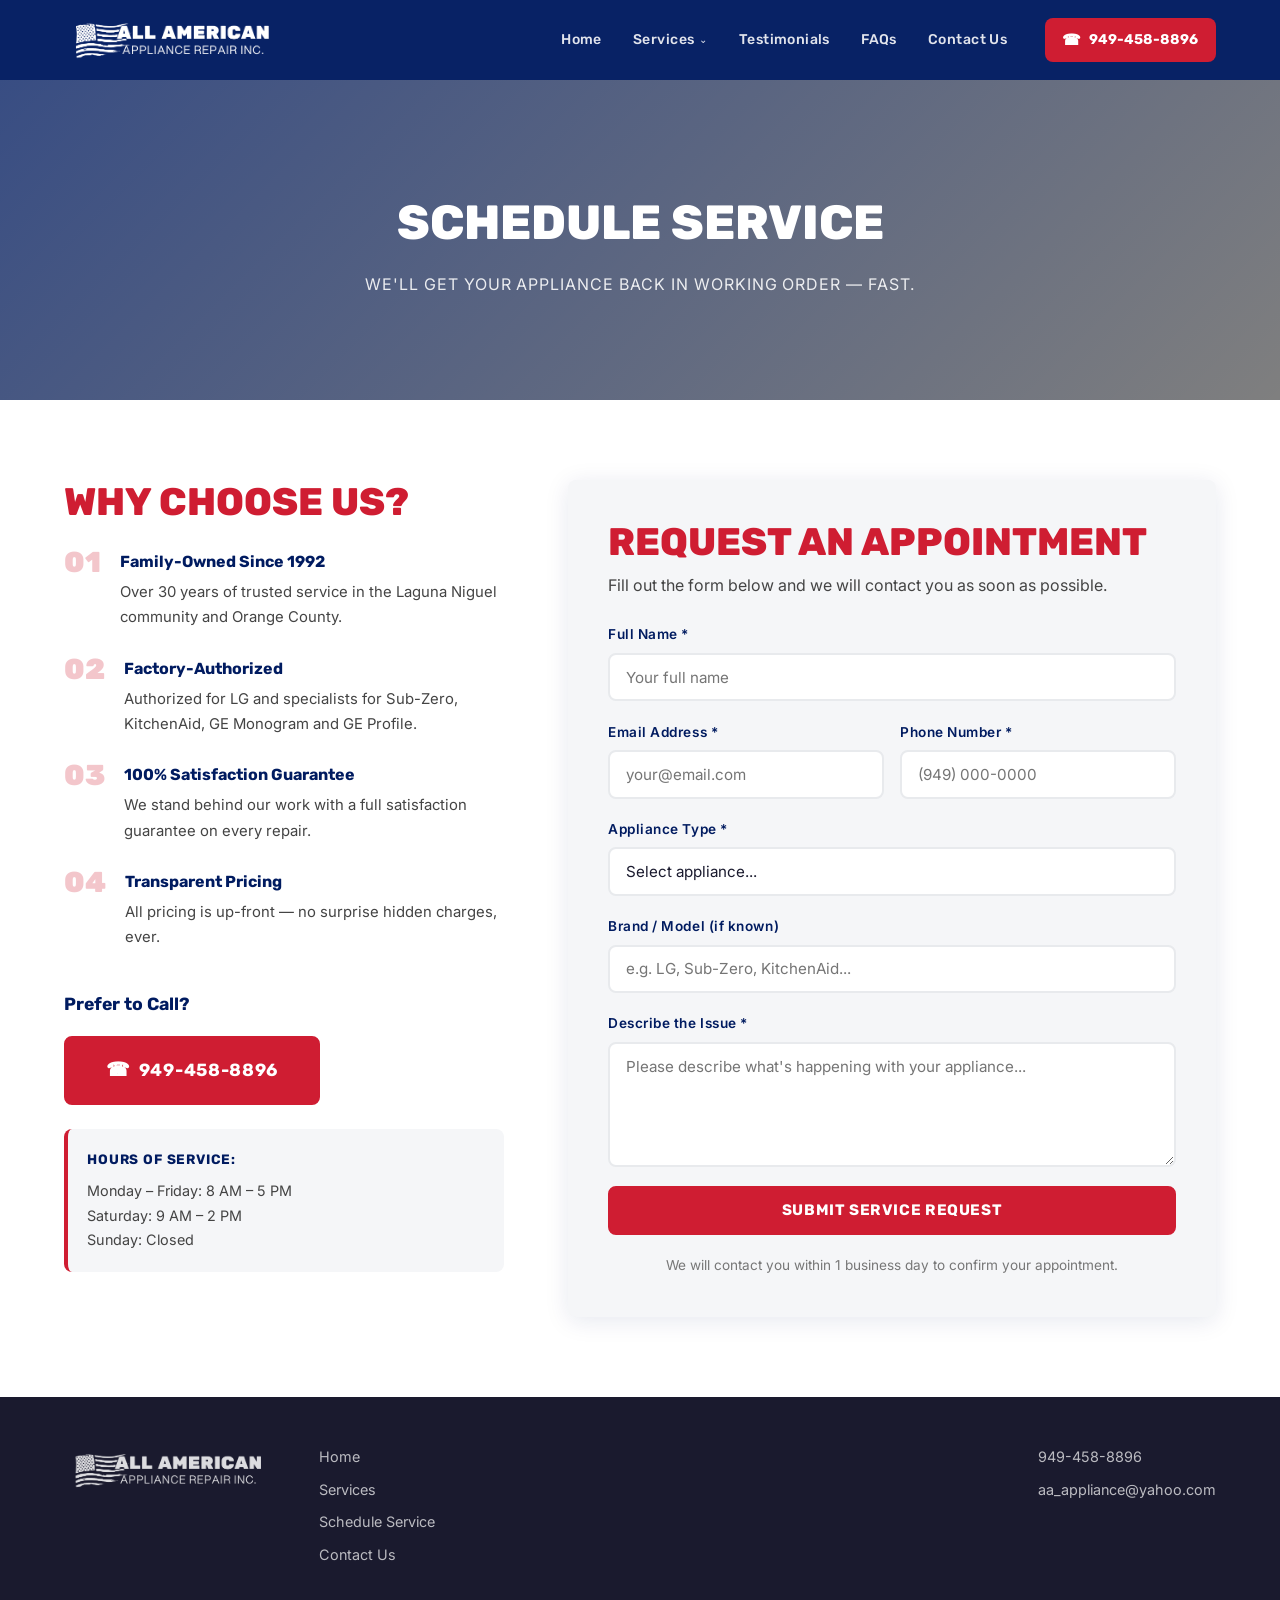
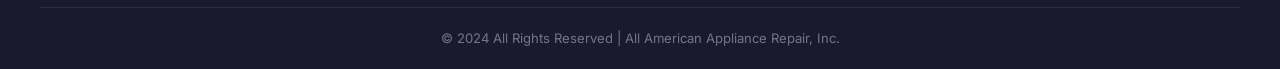
==== schedule-service.html @ 659c96ae "Modification" ====
<!DOCTYPE html>
<html lang="en">
<head>
  <meta charset="UTF-8"/>
  <meta name="viewport" content="width=device-width, initial-scale=1.0, maximum-scale=5"/>
  <meta name="description" content="Schedule an appliance repair service with All American Appliance Repair, Inc. in Laguna Niguel, CA. Call 949-458-8896 or fill out our form today."/>
  <title>Schedule Service | All American Appliance Repair | Laguna Niguel, CA</title>
  <link rel="preconnect" href="https://fonts.googleapis.com"/>
  <link rel="preconnect" href="https://fonts.gstatic.com" crossorigin/>
  <link href="https://fonts.googleapis.com/css2?family=Rubik:wght@400;500;700;800;900&family=Inter:wght@300;400;500;600&display=swap" rel="stylesheet"/>
  <link rel="stylesheet" href="css/style.css"/>
</head>
<body>

<!-- ===== HEADER ===== -->
<header class="site-header" id="site-header">
  <div class="header-inner">
    <a href="index.html" class="logo-link">
      <img src="images/2-31750109-6b57311a-61f95339-1920w.png" alt="All American Appliance Repair Logo" class="logo-img"/>
    </a>
    <nav class="main-nav" id="main-nav" aria-label="Main navigation">
      <ul class="nav-list">
        <li><a href="index.html" class="nav-link">Home</a></li>
        <li class="has-dropdown">
          <a href="services.html" class="nav-link">Services <span class="arrow">&#8964;</span></a>
          <ul class="dropdown">
            <li><a href="services.html#refrigerator">Refrigerator Repairs</a></li>
            <li><a href="services.html#washer">Washer Repairs</a></li>
            <li><a href="services.html#dryer">Dryer Repairs</a></li>
            <li><a href="services.html#dishwasher">Dishwasher Repairs</a></li>
          </ul>
        </li>
        <li><a href="index.html#testimonials" class="nav-link">Testimonials</a></li>
        <li><a href="index.html#faqs" class="nav-link">FAQs</a></li>
        <li><a href="index.html#contact" class="nav-link">Contact Us</a></li>
      </ul>
    </nav>
    <a href="tel:949-458-8896" class="header-phone">
      <span class="phone-icon">&#9742;</span>
      <span>949-458-8896</span>
    </a>
    <button class="mobile-toggle" id="mobile-toggle" aria-label="Open menu" aria-expanded="false">
      <span></span><span></span><span></span>
    </button>
  </div>
</header>

<!-- ===== PAGE HERO ===== -->
<section class="page-hero" style="background-image: url('images/dane-deaner-wkC8EX8y9Mc-unsplash-a669dc13-1920w.jpg');">
  <div class="page-hero-overlay"></div>
  <div class="page-hero-content">
    <h1>Schedule Service</h1>
    <p>We'll get your appliance back in working order — fast.</p>
  </div>
</section>

<!-- ===== SCHEDULE SECTION ===== -->
<section class="schedule-section">
  <div class="container schedule-grid">
    <div class="schedule-info">
      <h2 class="section-title red">Why Choose Us?</h2>
      <div class="schedule-reasons">
        <div class="reason-item">
          <span class="reason-num">01</span>
          <div>
            <h4>Family-Owned Since 1992</h4>
            <p>Over 30 years of trusted service in the Laguna Niguel community and Orange County.</p>
          </div>
        </div>
        <div class="reason-item">
          <span class="reason-num">02</span>
          <div>
            <h4>Factory-Authorized</h4>
            <p>Authorized for LG and specialists for Sub-Zero, KitchenAid, GE Monogram and GE Profile.</p>
          </div>
        </div>
        <div class="reason-item">
          <span class="reason-num">03</span>
          <div>
            <h4>100% Satisfaction Guarantee</h4>
            <p>We stand behind our work with a full satisfaction guarantee on every repair.</p>
          </div>
        </div>
        <div class="reason-item">
          <span class="reason-num">04</span>
          <div>
            <h4>Transparent Pricing</h4>
            <p>All pricing is up-front — no surprise hidden charges, ever.</p>
          </div>
        </div>
      </div>
      <div class="schedule-contact-details">
        <h3>Prefer to Call?</h3>
        <a href="tel:949-458-8896" class="btn btn-red btn-large">
          <span class="phone-icon">&#9742;</span> 949-458-8896
        </a>
        <div class="hours-block">
          <strong>Hours of Service:</strong>
          <p>Monday – Friday: 8 AM – 5 PM</p>
          <p>Saturday: 9 AM – 2 PM</p>
          <p>Sunday: Closed</p>
        </div>
      </div>
    </div>

    <div class="schedule-form-wrap">
      <h2 class="section-title red">Request an Appointment</h2>
      <p>Fill out the form below and we will contact you as soon as possible.</p>
      <form class="contact-form" id="schedule-form" action="https://formspree.io/f/aa_appliance@yahoo.com" method="POST">
        <input type="hidden" name="_subject" value="New Service Request - All American Appliance Repair"/>
        <div class="form-group">
          <label for="name">Full Name *</label>
          <input type="text" id="name" name="name" placeholder="Your full name" required/>
        </div>
        <div class="form-row">
          <div class="form-group">
            <label for="email">Email Address *</label>
            <input type="email" id="email" name="email" placeholder="your@email.com" required/>
          </div>
          <div class="form-group">
            <label for="phone">Phone Number *</label>
            <input type="tel" id="phone" name="phone" placeholder="(949) 000-0000" required/>
          </div>
        </div>
        <div class="form-group">
          <label for="appliance">Appliance Type *</label>
          <select id="appliance" name="appliance" required>
            <option value="" disabled selected>Select appliance...</option>
            <option value="Refrigerator">Refrigerator</option>
            <option value="Washer">Washer</option>
            <option value="Dryer">Dryer</option>
            <option value="Dishwasher">Dishwasher</option>
            <option value="Other">Other</option>
          </select>
        </div>
        <div class="form-group">
          <label for="brand">Brand / Model (if known)</label>
          <input type="text" id="brand" name="brand" placeholder="e.g. LG, Sub-Zero, KitchenAid..."/>
        </div>
        <div class="form-group">
          <label for="issue">Describe the Issue *</label>
          <textarea id="issue" name="issue" rows="5" placeholder="Please describe what's happening with your appliance..." required></textarea>
        </div>
        <button type="submit" class="btn btn-red full-width">Submit Service Request</button>
        <p class="form-note">We will contact you within 1 business day to confirm your appointment.</p>
      </form>
    </div>
  </div>
</section>

<!-- ===== FOOTER ===== -->
<footer class="site-footer">
  <div class="container footer-inner">
    <div class="footer-logo">
      <img src="images/2-31750109-6b57311a-61f95339-1920w.png" alt="All American Appliance Repair Logo"/>
    </div>
    <div class="footer-links">
      <a href="index.html">Home</a>
      <a href="services.html">Services</a>
      <a href="schedule-service.html">Schedule Service</a>
      <a href="index.html#contact">Contact Us</a>
    </div>
    <div class="footer-contact">
      <a href="tel:949-458-8896">949-458-8896</a>
      <a href="mailto:aa_appliance@yahoo.com">aa_appliance@yahoo.com</a>
    </div>
  </div>
  <div class="footer-bottom">
    <p>&copy; 2024 All Rights Reserved | All American Appliance Repair, Inc.</p>
  </div>
</footer>

<script src="js/main.js"></script>
</body>
</html>
---- css/style.css ----
/* ================================================
   ALL AMERICAN APPLIANCE REPAIR — MAIN STYLESHEET
   Colors: Navy #001B60, Red #CF1D32, White #FFFFFF
   Fonts: Rubik (headings), Inter (body)
   ================================================ */

/* ===== RESET & VARIABLES ===== */
*, *::before, *::after { box-sizing: border-box; margin: 0; padding: 0; }

:root {
  --navy: #001B60;
  --red: #CF1D32;
  --white: #FFFFFF;
  --light-gray: #f5f6f8;
  --mid-gray: #e8eaed;
  --text-dark: #1a1a2e;
  --text-mid: #444;
  --text-light: #777;
  --shadow: 0 4px 24px rgba(0,27,96,0.10);
  --shadow-lg: 0 8px 40px rgba(0,27,96,0.16);
  --radius: 8px;
  --transition: 0.25s ease;
  --max-width: 1200px;
  --header-height: 80px;
}

html { scroll-behavior: smooth; }

body {
  font-family: 'Inter', sans-serif;
  font-size: 16px;
  line-height: 1.7;
  color: var(--text-dark);
  background: var(--white);
  overflow-x: hidden;
}

img { max-width: 100%; height: auto; display: block; }
a { text-decoration: none; color: inherit; }
ul { list-style: none; }

/* ===== UTILITY ===== */
.container {
  max-width: var(--max-width);
  margin: 0 auto;
  padding: 0 24px;
}
.text-center { text-align: center; }
.section-eyebrow {
  font-family: 'Inter', sans-serif;
  font-size: 0.8rem;
  font-weight: 600;
  letter-spacing: 0.12em;
  color: var(--navy);
  text-transform: uppercase;
  margin-bottom: 0.4rem;
}
.section-title {
  font-family: 'Rubik', sans-serif;
  font-size: clamp(1.6rem, 3vw, 2.4rem);
  font-weight: 800;
  line-height: 1.15;
  margin-bottom: 1.2rem;
  text-transform: uppercase;
}
.section-title.red { color: var(--red); }
.section-title.white { color: var(--white); }
.section-intro {
  max-width: 720px;
  color: var(--text-mid);
  margin: 0 auto 2.5rem;
  font-size: 1.05rem;
}
.section-intro.light { color: rgba(255,255,255,0.85); }

/* ===== BUTTONS ===== */
.btn {
  display: inline-flex;
  align-items: center;
  gap: 0.5rem;
  padding: 0.85rem 2rem;
  border-radius: var(--radius);
  font-family: 'Rubik', sans-serif;
  font-size: 0.95rem;
  font-weight: 700;
  letter-spacing: 0.04em;
  text-transform: uppercase;
  cursor: pointer;
  border: 2px solid transparent;
  transition: all var(--transition);
}
.btn-primary {
  background: var(--red);
  color: var(--white);
  border-color: var(--red);
  font-size: 1.1rem;
  padding: 1rem 2.5rem;
}
.btn-primary:hover { background: #a8151f; border-color: #a8151f; transform: translateY(-2px); box-shadow: 0 6px 20px rgba(207,29,50,0.4); }
.btn-red {
  background: var(--red);
  color: var(--white);
  border-color: var(--red);
}
.btn-red:hover { background: #a8151f; border-color: #a8151f; transform: translateY(-2px); box-shadow: 0 6px 20px rgba(207,29,50,0.35); }
.btn-white {
  background: var(--white);
  color: var(--navy);
  border-color: var(--white);
  font-size: 1.1rem;
  padding: 1rem 2.5rem;
}
.btn-white:hover { background: transparent; color: var(--white); transform: translateY(-2px); }
.btn-outline-white {
  background: transparent;
  color: var(--white);
  border-color: var(--white);
}
.btn-outline-white:hover { background: var(--white); color: var(--navy); }
.btn-large { font-size: 1.1rem; padding: 1rem 2.5rem; }
.btn.full-width { width: 100%; justify-content: center; }
.phone-icon { font-size: 1.1em; }

/* ===== HEADER ===== */
.site-header {
  position: fixed;
  top: 0; left: 0; right: 0;
  z-index: 1000;
  background: rgba(0, 27, 96, 0.97);
  backdrop-filter: blur(10px);
  height: var(--header-height);
  transition: box-shadow var(--transition);
}
.site-header.scrolled { box-shadow: 0 2px 20px rgba(0,0,0,0.25); }
.header-inner {
  display: flex;
  align-items: center;
  gap: 1.5rem;
  height: 100%;
  max-width: var(--max-width);
  margin: 0 auto;
  padding: 0 24px;
}
.logo-link { flex-shrink: 0; }
.logo-img { height: 52px; width: auto; }
.main-nav { margin-left: auto; }
.nav-list { display: flex; align-items: center; gap: 0.25rem; }
.nav-list li { position: relative; }
.nav-link {
  display: flex;
  align-items: center;
  gap: 0.3rem;
  padding: 0.5rem 0.85rem;
  color: rgba(255,255,255,0.88);
  font-family: 'Rubik', sans-serif;
  font-size: 0.88rem;
  font-weight: 500;
  letter-spacing: 0.03em;
  border-radius: 4px;
  transition: all var(--transition);
}
.nav-link:hover,
.nav-link.active {
  color: var(--white);
  background: rgba(255,255,255,0.1);
}
.nav-link.active { background: var(--red); }
.arrow { font-size: 0.7em; }

/* Dropdown */
.has-dropdown { position: relative; }
.dropdown {
  position: absolute;
  top: calc(100% + 8px);
  left: 0;
  min-width: 200px;
  background: var(--white);
  border-radius: var(--radius);
  box-shadow: var(--shadow-lg);
  opacity: 0;
  pointer-events: none;
  transform: translateY(-8px);
  transition: all var(--transition);
  border-top: 3px solid var(--red);
}
.has-dropdown:hover .dropdown {
  opacity: 1;
  pointer-events: all;
  transform: translateY(0);
}
.dropdown li a {
  display: block;
  padding: 0.7rem 1.2rem;
  color: var(--text-dark);
  font-size: 0.88rem;
  font-weight: 500;
  transition: all var(--transition);
  border-bottom: 1px solid var(--mid-gray);
}
.dropdown li:last-child a { border-bottom: none; }
.dropdown li a:hover { background: var(--light-gray); color: var(--red); padding-left: 1.5rem; }

/* Header phone */
.header-phone {
  display: flex;
  align-items: center;
  gap: 0.5rem;
  background: var(--red);
  color: var(--white);
  padding: 0.55rem 1.1rem;
  border-radius: var(--radius);
  font-family: 'Rubik', sans-serif;
  font-weight: 700;
  font-size: 0.88rem;
  white-space: nowrap;
  transition: all var(--transition);
  flex-shrink: 0;
}
.header-phone:hover { background: #a8151f; transform: translateY(-1px); }

/* Mobile toggle */
.mobile-toggle {
  display: none;
  flex-direction: column;
  gap: 5px;
  background: none;
  border: none;
  cursor: pointer;
  padding: 6px;
  margin-left: auto;
}
.mobile-toggle span {
  display: block;
  width: 24px;
  height: 2px;
  background: var(--white);
  border-radius: 2px;
  transition: all var(--transition);
}

/* ===== HERO ===== */
.hero {
  position: relative;
  height: 100vh;
  min-height: 600px;
  max-height: 900px;
  display: flex;
  align-items: center;
  justify-content: center;
  overflow: hidden;
  margin-top: var(--header-height);
}
.hero-video-wrap {
  position: absolute;
  inset: 0;
}
.hero-video {
  width: 100%;
  height: 100%;
  object-fit: cover;
  object-position: center;
}
.hero-overlay {
  position: absolute;
  inset: 0;
  background: linear-gradient(135deg, rgba(0,27,96,0.72) 0%, rgba(0,0,0,0.45) 100%);
}
.hero-content {
  position: relative;
  z-index: 2;
  text-align: center;
  color: var(--white);
  padding: 0 24px;
  max-width: 850px;
  animation: fadeInUp 1s ease both;
}
.hero-title {
  font-family: 'Rubik', sans-serif;
  font-size: clamp(2rem, 5vw, 3.8rem);
  font-weight: 800;
  text-transform: uppercase;
  line-height: 1.1;
  margin-bottom: 1rem;
  text-shadow: 0 2px 12px rgba(0,0,0,0.4);
}
.hero-subtitle {
  font-size: clamp(0.9rem, 2vw, 1.15rem);
  font-weight: 500;
  letter-spacing: 0.1em;
  text-transform: uppercase;
  margin-bottom: 2rem;
  opacity: 0.92;
  text-shadow: 0 1px 6px rgba(0,0,0,0.35);
}

/* ===== PAGE HERO ===== */
.page-hero {
  position: relative;
  height: 320px;
  display: flex;
  align-items: center;
  justify-content: center;
  background-size: cover;
  background-position: center;
  margin-top: var(--header-height);
}
.page-hero-overlay {
  position: absolute;
  inset: 0;
  background: linear-gradient(135deg, rgba(0,27,96,0.78) 0%, rgba(0,0,0,0.5) 100%);
}
.page-hero-content {
  position: relative;
  z-index: 2;
  text-align: center;
  color: var(--white);
  padding: 0 24px;
}
.page-hero-content h1 {
  font-family: 'Rubik', sans-serif;
  font-size: clamp(2rem, 5vw, 3rem);
  font-weight: 800;
  text-transform: uppercase;
  margin-bottom: 0.5rem;
}
.page-hero-content p {
  font-size: 1rem;
  opacity: 0.88;
  letter-spacing: 0.06em;
  text-transform: uppercase;
}

/* ===== INTRO SECTION ===== */
.intro-section {
  padding: 5rem 0;
  background: var(--white);
}
.intro-grid {
  display: grid;
  grid-template-columns: 1fr 1fr;
  gap: 4rem;
  align-items: center;
}
.intro-text p { color: var(--text-mid); margin-bottom: 1.5rem; }
.video-embed {
  position: relative;
  padding-bottom: 56.25%;
  border-radius: var(--radius);
  overflow: hidden;
  margin-bottom: 1.5rem;
  box-shadow: var(--shadow-lg);
}
.video-embed iframe {
  position: absolute;
  inset: 0;
  width: 100%;
  height: 100%;
}
.brands-img { border-radius: var(--radius); }

/* ===== ABOUT STRIP ===== */
.about-strip {
  padding: 5rem 0;
  background: var(--light-gray);
}
.about-strip-grid {
  display: grid;
  grid-template-columns: 1fr 1fr;
  gap: 4rem;
  align-items: center;
}
.about-strip-image img {
  border-radius: var(--radius);
  box-shadow: var(--shadow-lg);
  width: 100%;
  height: 480px;
  object-fit: cover;
}
.about-strip-text p { color: var(--text-mid); margin-bottom: 1.5rem; }

/* ===== SERVICES SECTION ===== */
.services-section {
  padding: 5rem 0;
  background: var(--white);
}
.services-grid {
  display: grid;
  grid-template-columns: repeat(4, 1fr);
  gap: 1.5rem;
  margin-top: 2rem;
}
.service-card {
  display: block;
  border-radius: var(--radius);
  overflow: hidden;
  box-shadow: var(--shadow);
  transition: transform var(--transition), box-shadow var(--transition);
  background: var(--white);
}
.service-card:hover { transform: translateY(-6px); box-shadow: var(--shadow-lg); }
.service-card-img {
  position: relative;
  overflow: hidden;
  aspect-ratio: 1;
}
.service-card-img img {
  width: 100%;
  height: 100%;
  object-fit: cover;
  transition: transform 0.4s ease;
}
.service-card:hover .service-card-img img { transform: scale(1.06); }
.service-card-overlay {
  position: absolute;
  inset: 0;
  background: rgba(207,29,50,0.82);
  display: flex;
  align-items: center;
  justify-content: center;
  opacity: 0;
  transition: opacity var(--transition);
}
.service-card:hover .service-card-overlay { opacity: 1; }
.service-card-overlay span {
  color: var(--white);
  font-family: 'Rubik', sans-serif;
  font-weight: 700;
  font-size: 0.9rem;
  letter-spacing: 0.06em;
  text-transform: uppercase;
}
.service-card h3 {
  padding: 1rem;
  font-family: 'Rubik', sans-serif;
  font-size: 1rem;
  font-weight: 700;
  color: var(--navy);
  text-align: center;
  text-transform: uppercase;
  letter-spacing: 0.04em;
}

/* ===== CALL BANNER ===== */
.call-banner {
  background: var(--navy);
  padding: 3.5rem 0;
}
.call-banner-inner {
  display: flex;
  align-items: center;
  justify-content: space-between;
  gap: 2rem;
  flex-wrap: wrap;
}
.call-banner-text h2 {
  font-family: 'Rubik', sans-serif;
  font-size: clamp(1.4rem, 3vw, 2rem);
  font-weight: 800;
  color: var(--white);
  text-transform: uppercase;
  margin-bottom: 0.4rem;
}
.call-banner-text p { color: rgba(255,255,255,0.8); }

/* ===== SERVICE DETAIL ===== */
.service-detail { padding: 5rem 0; }
.service-detail.alt-bg { background: var(--light-gray); }
.service-detail-grid {
  display: grid;
  grid-template-columns: 1fr 1fr;
  gap: 4rem;
  align-items: center;
}
.service-detail-grid.reverse { direction: rtl; }
.service-detail-grid.reverse > * { direction: ltr; }
.service-detail-img img {
  width: 100%;
  height: 420px;
  object-fit: cover;
  border-radius: var(--radius);
  box-shadow: var(--shadow-lg);
}
.service-detail-text p { color: var(--text-mid); margin-bottom: 1.5rem; }

/* ===== WHY US STRIP ===== */
.why-us-strip {
  padding: 4rem 0;
  background: var(--navy);
}
.why-us-grid {
  display: grid;
  grid-template-columns: repeat(4, 1fr);
  gap: 2rem;
}
.why-card {
  text-align: center;
  color: var(--white);
  padding: 1.5rem;
  border-radius: var(--radius);
  border: 1px solid rgba(255,255,255,0.1);
  transition: background var(--transition);
}
.why-card:hover { background: rgba(255,255,255,0.07); }
.why-icon {
  font-size: 2.2rem;
  margin-bottom: 0.8rem;
}
.why-card h3 {
  font-family: 'Rubik', sans-serif;
  font-size: 1rem;
  font-weight: 700;
  text-transform: uppercase;
  letter-spacing: 0.05em;
  color: var(--white);
  margin-bottom: 0.5rem;
}
.why-card p { color: rgba(255,255,255,0.75); font-size: 0.9rem; }

/* ===== SERVICE AREAS ===== */
.service-areas {
  padding: 5rem 0;
  background: var(--white);
}
.areas-grid {
  display: grid;
  grid-template-columns: repeat(auto-fill, minmax(160px, 1fr));
  gap: 0.75rem;
  max-width: 900px;
  margin: 0 auto;
}
.areas-grid li {
  background: var(--light-gray);
  border: 1px solid var(--mid-gray);
  border-left: 4px solid var(--red);
  padding: 0.7rem 1rem;
  border-radius: 0 var(--radius) var(--radius) 0;
  font-weight: 600;
  font-size: 0.9rem;
  color: var(--navy);
  transition: all var(--transition);
}
.areas-grid li:hover {
  background: var(--navy);
  color: var(--white);
  border-left-color: var(--red);
  transform: translateX(4px);
}

/* ===== TESTIMONIALS ===== */
.testimonials-section {
  padding: 5rem 0;
  background: var(--navy);
}
.testimonials-grid {
  display: grid;
  grid-template-columns: repeat(2, 1fr);
  gap: 1.5rem;
}
.testimonial-card {
  background: rgba(255,255,255,0.07);
  border: 1px solid rgba(255,255,255,0.12);
  border-radius: var(--radius);
  padding: 2rem;
  position: relative;
  transition: background var(--transition);
}
.testimonial-card:hover { background: rgba(255,255,255,0.11); }
.quote-mark {
  font-size: 4rem;
  line-height: 1;
  color: var(--red);
  font-family: Georgia, serif;
  margin-bottom: 0.5rem;
  opacity: 0.8;
}
.testimonial-card p {
  color: rgba(255,255,255,0.88);
  font-style: italic;
  line-height: 1.7;
  margin-bottom: 1.2rem;
}
.reviewer {
  font-family: 'Rubik', sans-serif;
  font-weight: 700;
  color: var(--white);
  font-size: 0.9rem;
  letter-spacing: 0.05em;
  text-transform: uppercase;
}

/* ===== FAQs ===== */
.faqs-section {
  padding: 5rem 0;
  background: var(--light-gray);
}
.faq-list {
  max-width: 800px;
  margin: 0 auto;
  display: flex;
  flex-direction: column;
  gap: 1rem;
}
.faq-item {
  background: var(--white);
  border-radius: var(--radius);
  border: 1px solid var(--mid-gray);
  overflow: hidden;
  box-shadow: 0 2px 8px rgba(0,27,96,0.05);
}
.faq-item summary {
  padding: 1.3rem 1.5rem;
  font-family: 'Rubik', sans-serif;
  font-weight: 700;
  font-size: 1rem;
  color: var(--navy);
  cursor: pointer;
  list-style: none;
  display: flex;
  justify-content: space-between;
  align-items: center;
  transition: background var(--transition);
}
.faq-item summary::-webkit-details-marker { display: none; }
.faq-item summary::after {
  content: '+';
  font-size: 1.4rem;
  color: var(--red);
  font-weight: 400;
  flex-shrink: 0;
  transition: transform var(--transition);
}
.faq-item[open] summary::after { transform: rotate(45deg); }
.faq-item summary:hover { background: var(--light-gray); }
.faq-answer {
  padding: 0 1.5rem 1.3rem;
  color: var(--text-mid);
  line-height: 1.7;
}
.faq-answer ul {
  list-style: disc;
  padding-left: 1.5rem;
  margin: 0.75rem 0;
}
.faq-answer a { color: var(--red); font-weight: 600; }
.faq-answer a:hover { text-decoration: underline; }

/* ===== CONTACT ===== */
.contact-section {
  padding: 5rem 0;
  background: var(--white);
}
.contact-grid {
  display: grid;
  grid-template-columns: 1fr 1.2fr;
  gap: 4rem;
  align-items: start;
}
.contact-details {
  display: flex;
  flex-direction: column;
  gap: 1.5rem;
  margin: 2rem 0;
}
.contact-item {
  display: flex;
  align-items: flex-start;
  gap: 1rem;
}
.contact-icon {
  font-size: 1.5rem;
  color: var(--red);
  flex-shrink: 0;
  margin-top: 2px;
}
.contact-item > div {
  display: flex;
  flex-direction: column;
  gap: 0.2rem;
}
.contact-item strong {
  font-family: 'Rubik', sans-serif;
  font-weight: 700;
  color: var(--navy);
  font-size: 0.85rem;
  text-transform: uppercase;
  letter-spacing: 0.06em;
}
.contact-item a,
.contact-item span {
  color: var(--text-mid);
  font-size: 0.95rem;
}
.contact-item a:hover { color: var(--red); }
.payment-logos { margin-top: 1rem; }
.payment-logos p { font-size: 0.85rem; color: var(--text-light); margin-bottom: 0.75rem; }
.payment-icons {
  display: flex;
  align-items: center;
  gap: 1rem;
  flex-wrap: wrap;
}
.payment-icons img { height: 36px; width: auto; }

/* ===== FORMS ===== */
.contact-form-wrap,
.schedule-form-wrap {
  background: var(--light-gray);
  border-radius: var(--radius);
  padding: 2.5rem;
  box-shadow: var(--shadow);
}
.contact-form-wrap h3,
.schedule-form-wrap h2 {
  margin-bottom: 0.5rem;
}
.schedule-form-wrap > p { color: var(--text-mid); margin-bottom: 1.5rem; }
.contact-form {
  display: flex;
  flex-direction: column;
  gap: 1.2rem;
}
.form-row {
  display: grid;
  grid-template-columns: 1fr 1fr;
  gap: 1rem;
}
.form-group {
  display: flex;
  flex-direction: column;
  gap: 0.4rem;
}
.form-group label {
  font-size: 0.85rem;
  font-weight: 600;
  color: var(--navy);
  letter-spacing: 0.04em;
}
.form-group input,
.form-group textarea,
.form-group select {
  padding: 0.8rem 1rem;
  border: 2px solid var(--mid-gray);
  border-radius: var(--radius);
  font-family: 'Inter', sans-serif;
  font-size: 0.95rem;
  color: var(--text-dark);
  background: var(--white);
  transition: border-color var(--transition);
  outline: none;
  -webkit-appearance: none;
}
.form-group input:focus,
.form-group textarea:focus,
.form-group select:focus {
  border-color: var(--navy);
}
.form-group textarea { resize: vertical; min-height: 120px; }
.form-note {
  text-align: center;
  font-size: 0.85rem;
  color: var(--text-light);
}
.form-note a { color: var(--red); font-weight: 600; }

/* ===== SCHEDULE PAGE ===== */
.schedule-section { padding: 5rem 0; }
.schedule-grid {
  display: grid;
  grid-template-columns: 1fr 1.2fr;
  gap: 4rem;
  align-items: start;
}
.schedule-reasons {
  display: flex;
  flex-direction: column;
  gap: 1.5rem;
  margin: 1.5rem 0 2.5rem;
}
.reason-item {
  display: flex;
  align-items: flex-start;
  gap: 1.2rem;
}
.reason-num {
  font-family: 'Rubik', sans-serif;
  font-size: 1.8rem;
  font-weight: 900;
  color: var(--red);
  line-height: 1;
  flex-shrink: 0;
  opacity: 0.25;
}
.reason-item h4 {
  font-family: 'Rubik', sans-serif;
  font-weight: 700;
  color: var(--navy);
  margin-bottom: 0.3rem;
  font-size: 1rem;
}
.reason-item p { color: var(--text-mid); font-size: 0.93rem; }
.schedule-contact-details { margin-top: 2rem; }
.schedule-contact-details h3 {
  font-family: 'Rubik', sans-serif;
  font-weight: 700;
  color: var(--navy);
  margin-bottom: 1rem;
  font-size: 1.1rem;
}
.hours-block {
  margin-top: 1.5rem;
  padding: 1.2rem;
  background: var(--light-gray);
  border-radius: var(--radius);
  border-left: 4px solid var(--red);
}
.hours-block strong {
  display: block;
  font-family: 'Rubik', sans-serif;
  color: var(--navy);
  margin-bottom: 0.5rem;
  font-size: 0.85rem;
  text-transform: uppercase;
  letter-spacing: 0.06em;
}
.hours-block p { color: var(--text-mid); font-size: 0.9rem; }

/* ===== FOOTER ===== */
.site-footer {
  background: var(--text-dark);
  padding: 3rem 0 0;
}
.footer-inner {
  display: flex;
  align-items: flex-start;
  gap: 3rem;
  flex-wrap: wrap;
  padding-bottom: 2.5rem;
  border-bottom: 1px solid rgba(255,255,255,0.08);
}
.footer-logo img { height: 50px; width: auto; filter: brightness(0) invert(1); opacity: 0.85; }
.footer-links {
  display: flex;
  flex-direction: column;
  gap: 0.5rem;
}
.footer-links a {
  color: rgba(255,255,255,0.7);
  font-size: 0.9rem;
  transition: color var(--transition);
}
.footer-links a:hover { color: var(--red); }
.footer-contact {
  display: flex;
  flex-direction: column;
  gap: 0.5rem;
  margin-left: auto;
}
.footer-contact a {
  color: rgba(255,255,255,0.7);
  font-size: 0.9rem;
  transition: color var(--transition);
}
.footer-contact a:hover { color: var(--white); }
.footer-bottom {
  text-align: center;
  padding: 1.2rem;
  color: rgba(255,255,255,0.4);
  font-size: 0.82rem;
}

/* ===== ANIMATIONS ===== */
@keyframes fadeInUp {
  from { opacity: 0; transform: translateY(30px); }
  to { opacity: 1; transform: translateY(0); }
}

/* ===== RESPONSIVE ===== */
@media (max-width: 1024px) {
  .services-grid { grid-template-columns: repeat(2, 1fr); }
  .why-us-grid { grid-template-columns: repeat(2, 1fr); }
  .testimonials-grid { grid-template-columns: 1fr; }
  .intro-grid,
  .about-strip-grid,
  .service-detail-grid,
  .contact-grid,
  .schedule-grid { grid-template-columns: 1fr; gap: 2.5rem; }
  .service-detail-grid.reverse { direction: ltr; }
  .about-strip-image img { height: 360px; }
}

@media (max-width: 768px) {
  :root { --header-height: 70px; }
  .main-nav { display: none; }
  .header-phone span:last-child { display: none; }
  .mobile-toggle { display: flex; }

  .main-nav.open {
    display: flex;
    position: fixed;
    top: var(--header-height);
    left: 0; right: 0; bottom: 0;
    background: var(--navy);
    flex-direction: column;
    overflow-y: auto;
    padding: 2rem 1.5rem;
    z-index: 999;
  }
  .main-nav.open .nav-list {
    flex-direction: column;
    align-items: flex-start;
    gap: 0.5rem;
    width: 100%;
  }
  .main-nav.open .nav-link {
    font-size: 1.1rem;
    padding: 0.75rem 1rem;
    width: 100%;
  }
  .main-nav.open .dropdown {
    position: static;
    opacity: 1;
    pointer-events: all;
    transform: none;
    box-shadow: none;
    background: rgba(255,255,255,0.06);
    border-top: none;
    border-radius: 0;
    margin-top: 0.25rem;
  }
  .main-nav.open .dropdown li a {
    color: rgba(255,255,255,0.8);
    border-bottom-color: rgba(255,255,255,0.08);
  }
  .main-nav.open .dropdown li a:hover { color: var(--white); background: rgba(255,255,255,0.08); }

  .hero { max-height: 600px; }
  .hero-title { font-size: 1.8rem; }
  .services-grid { grid-template-columns: repeat(2, 1fr); }
  .why-us-grid { grid-template-columns: 1fr 1fr; }
  .areas-grid { grid-template-columns: repeat(2, 1fr); }
  .call-banner-inner { flex-direction: column; text-align: center; }
  .footer-inner { flex-direction: column; gap: 2rem; }
  .footer-contact { margin-left: 0; }
  .form-row { grid-template-columns: 1fr; }
  .contact-grid,
  .schedule-grid { grid-template-columns: 1fr; }
}

@media (max-width: 480px) {
  .services-grid { grid-template-columns: 1fr; }
  .why-us-grid { grid-template-columns: 1fr; }
  .areas-grid { grid-template-columns: 1fr; }
  .testimonials-grid { grid-template-columns: 1fr; }
  .contact-form-wrap,
  .schedule-form-wrap { padding: 1.5rem; }
}
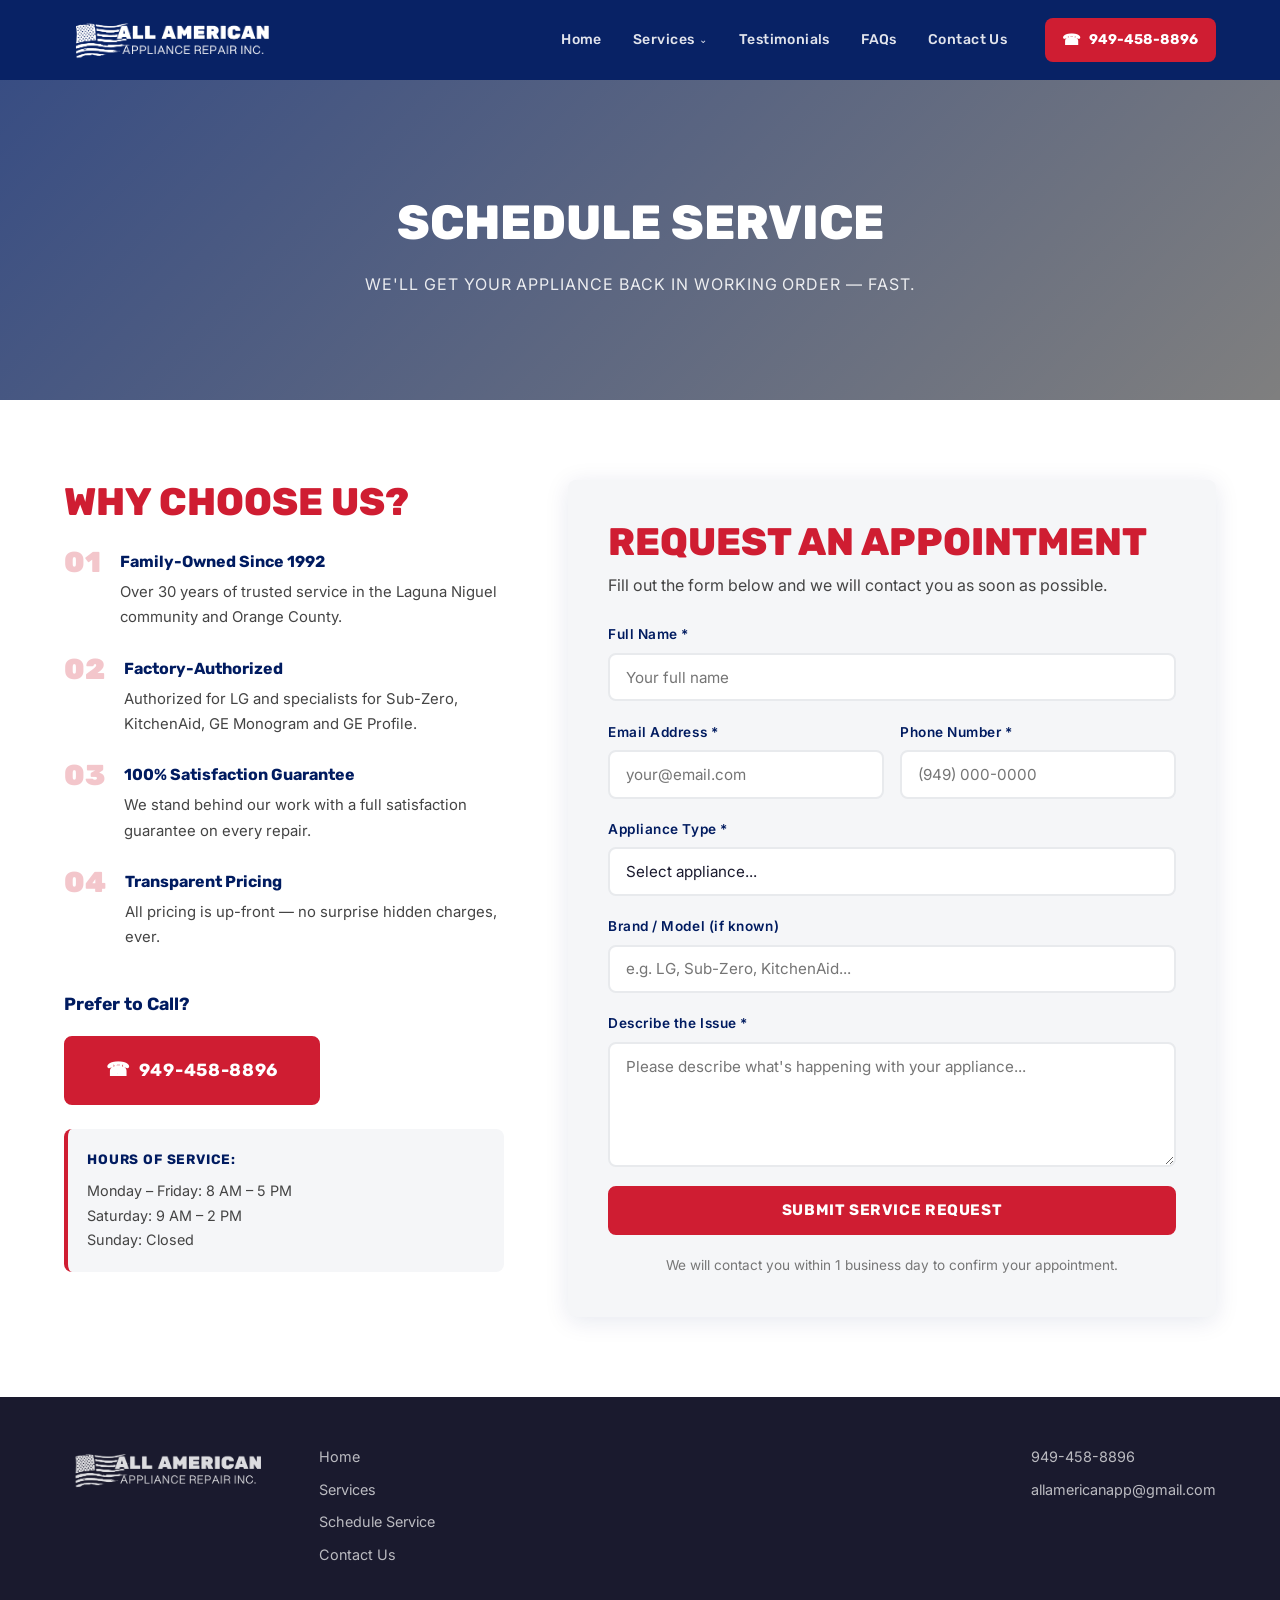
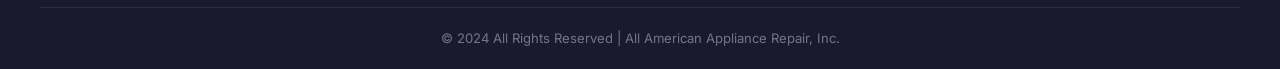
==== commit 7bc7e846: "Update schedule-service.html" ====
--- a/schedule-service.html
+++ b/schedule-service.html
@@ -106,7 +106,7 @@
     <div class="schedule-form-wrap">
       <h2 class="section-title red">Request an Appointment</h2>
       <p>Fill out the form below and we will contact you as soon as possible.</p>
-      <form class="contact-form" id="schedule-form" action="https://formspree.io/f/aa_appliance@yahoo.com" method="POST">
+      <form class="contact-form" id="contact-form" action="https://formspree.io/f/mbdppkjd" method="POST">
         <input type="hidden" name="_subject" value="New Service Request - All American Appliance Repair"/>
         <div class="form-group">
           <label for="name">Full Name *</label>
@@ -162,7 +162,7 @@
     </div>
     <div class="footer-contact">
       <a href="tel:949-458-8896">949-458-8896</a>
-      <a href="mailto:aa_appliance@yahoo.com">aa_appliance@yahoo.com</a>
+      <a href="mailto:allamericanapp@gmail.com">allamericanapp@gmail.com</a>
     </div>
   </div>
   <div class="footer-bottom">
